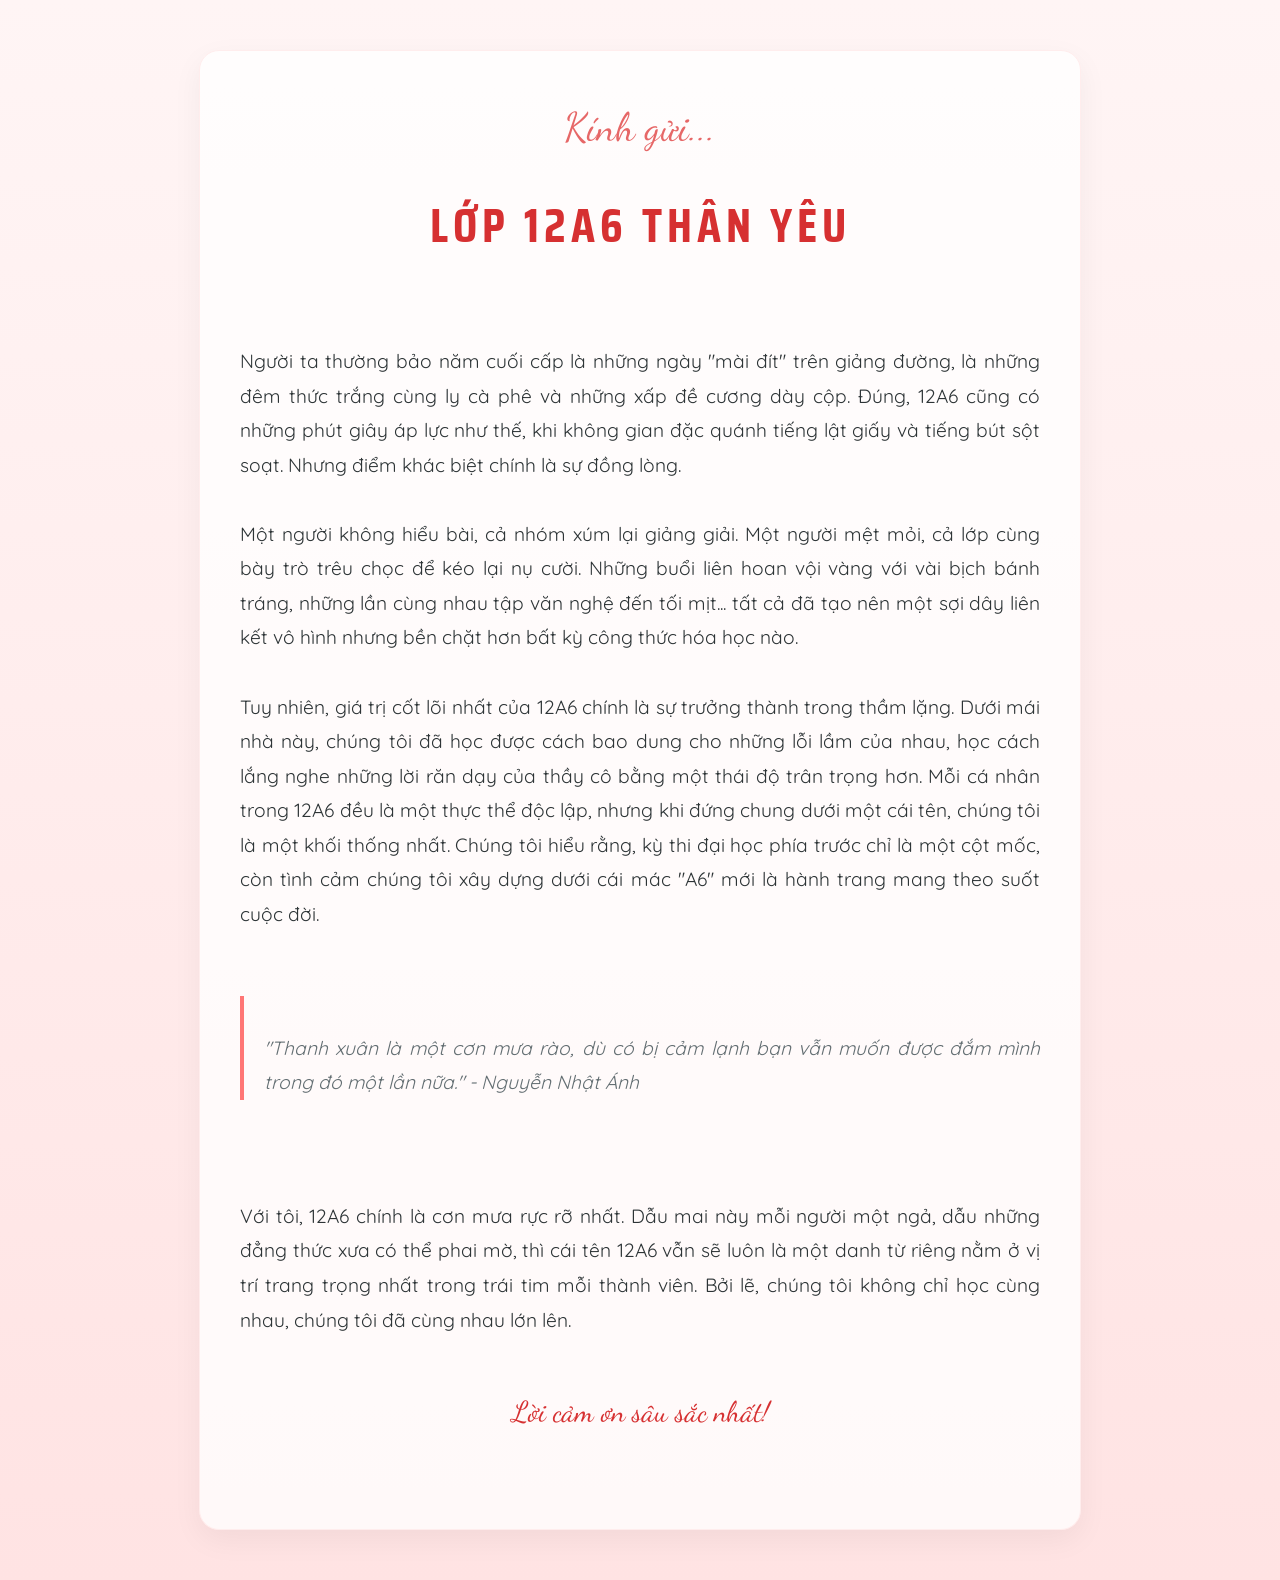
==== thethao.html @ 62e1cdf0 "Rename 1122aa66.html to thethao.html" ====
<!DOCTYPE html>
<html lang="vi">
<head>
    <meta charset="UTF-8">
    <meta name="viewport" content="width=device-width, initial-scale=1.0">
    <title>Kỷ Niệm 12A6</title>
    <link href="https://fonts.googleapis.com/css2?family=Dancing+Script:wght@700&family=Quicksand:wght@400;500;700&family=Saira+Condensed:wght@700&display=swap" rel="stylesheet">
    <style>
        body {
            margin: 0;
            padding: 0;
            background: linear-gradient(to bottom, #fff5f5, #ffe3e3);
            font-family: 'Quicksand', sans-serif;
            color: #4a4a4a;
            overflow-x: hidden;
            line-height: 1.8;
        }

        /* Hiệu ứng lá rơi */
        #leaf-container {
            position: fixed;
            top: 0;
            left: 0;
            width: 100%;
            height: 100%;
            pointer-events: none;
            z-index: 1000;
        }

        .leaf {
            position: absolute;
            top: -50px;
            width: 20px;
            height: 20px;
            background-color: #ffb7b7;
            border-radius: 0 100% 0 100%;
            opacity: 0.8;
            animation: fall linear infinite;
        }

        @keyframes fall {
            0% {
                transform: translateY(0) rotate(0deg);
                opacity: 0;
            }
            10% { opacity: 0.8; }
            90% { opacity: 0.8; }
            100% {
                transform: translateY(100vh) rotate(720deg);
                opacity: 0;
            }
        }

        /* Bố cục trang */
        .container {
            max-width: 800px;
            margin: 50px auto;
            padding: 40px;
            background: rgba(255, 255, 255, 0.8);
            box-shadow: 0 10px 30px rgba(0,0,0,0.05);
            border-radius: 20px;
            position: relative;
            z-index: 1;
            text-align: justify;
            border: 1px solid #ffeded;
        }

        header {
            text-align: center;
            margin-bottom: 40px;
        }

        h1 {
            font-family: 'Saira Condensed', sans-serif;
            font-size: 3rem;
            color: #d63031;
            margin: 0;
            letter-spacing: 5px;
        }

        .intro {
            font-family: 'Dancing Script', cursive;
            font-size: 2.5rem;
            color: #e66767;
            display: block;
            margin-bottom: 20px;
            text-align: center;
        }

        .content {
            font-size: 1.2rem;
            color: #2d3436;
            white-space: pre-line; /* Giữ định dạng xuống dòng */
        }

        .quote {
            font-style: italic;
            color: #636e72;
            border-left: 4px solid #ff7675;
            padding-left: 20px;
            margin: 30px 0;
        }

        footer {
            text-align: center;
            margin-top: 50px;
            font-family: 'Dancing Script', cursive;
            font-size: 1.8rem;
            color: #d63031;
            padding-bottom: 50px;
        }

        /* Phản hồi trên mobile */
        @media (max-width: 600px) {
            .container { margin: 20px; padding: 20px; }
            h1 { font-size: 2rem; }
            .intro { font-size: 1.8rem; }
        }
    </style>
</head>
<body>

    <div id="leaf-container"></div>

    <div class="container">
        <header>
            <span class="intro">Kính gửi...</span>
            <h1>LỚP 12A6 THÂN YÊU</h1>
        </header>

        <div class="content">
            Người ta thường bảo năm cuối cấp là những ngày "mài đít" trên giảng đường, là những đêm thức trắng cùng ly cà phê và những xấp đề cương dày cộp. Đúng, 12A6 cũng có những phút giây áp lực như thế, khi không gian đặc quánh tiếng lật giấy và tiếng bút sột soạt. Nhưng điểm khác biệt chính là sự đồng lòng. 

            Một người không hiểu bài, cả nhóm xúm lại giảng giải. Một người mệt mỏi, cả lớp cùng bày trò trêu chọc để kéo lại nụ cười. Những buổi liên hoan vội vàng với vài bịch bánh tráng, những lần cùng nhau tập văn nghệ đến tối mịt... tất cả đã tạo nên một sợi dây liên kết vô hình nhưng bền chặt hơn bất kỳ công thức hóa học nào.

            Tuy nhiên, giá trị cốt lõi nhất của 12A6 chính là sự trưởng thành trong thầm lặng. Dưới mái nhà này, chúng tôi đã học được cách bao dung cho những lỗi lầm của nhau, học cách lắng nghe những lời răn dạy của thầy cô bằng một thái độ trân trọng hơn. Mỗi cá nhân trong 12A6 đều là một thực thể độc lập, nhưng khi đứng chung dưới một cái tên, chúng tôi là một khối thống nhất. Chúng tôi hiểu rằng, kỳ thi đại học phía trước chỉ là một cột mốc, còn tình cảm chúng tôi xây dựng dưới cái mác "A6" mới là hành trang mang theo suốt cuộc đời.

            <div class="quote">
                "Thanh xuân là một cơn mưa rào, dù có bị cảm lạnh bạn vẫn muốn được đắm mình trong đó một lần nữa." - Nguyễn Nhật Ánh
            </div>

            Với tôi, 12A6 chính là cơn mưa rực rỡ nhất. Dẫu mai này mỗi người một ngả, dẫu những đẳng thức xưa có thể phai mờ, thì cái tên 12A6 vẫn sẽ luôn là một danh từ riêng nằm ở vị trí trang trọng nhất trong trái tim mỗi thành viên. Bởi lẽ, chúng tôi không chỉ học cùng nhau, chúng tôi đã cùng nhau lớn lên.
        </div>

        <footer>
            Lời cảm ơn sâu sắc nhất!
        </footer>
    </div>

    <script>
        function createLeaf() {
            const container = document.getElementById('leaf-container');
            const leaf = document.createElement('div');
            leaf.classList.add('leaf');
            
            // Ngẫu nhiên vị trí bắt đầu
            leaf.style.left = Math.random() * 100 + 'vw';
            
            // Ngẫu nhiên kích thước
            const size = Math.random() * 15 + 10 + 'px';
            leaf.style.width = size;
            leaf.style.height = size;
            
            // Ngẫu nhiên màu sắc (tông đỏ, cam, hồng)
            const colors = ['#ffb7b7', '#ff7675', '#fab1a0', '#ff9f43'];
            leaf.style.backgroundColor = colors[Math.floor(Math.random() * colors.length)];
            
            // Ngẫu nhiên thời gian rơi
            const duration = Math.random() * 5 + 5 + 's';
            leaf.style.animationDuration = duration;
            
            // Ngẫu nhiên độ trễ
            leaf.style.animationDelay = Math.random() * 5 + 's';

            container.appendChild(leaf);

            // Xóa lá sau khi rơi xong để tránh nặng máy
            setTimeout(() => {
                leaf.remove();
            }, 10000);
        }

        // Tạo lá định kỳ
        setInterval(createLeaf, 300);
    </script>
</body>
</html>
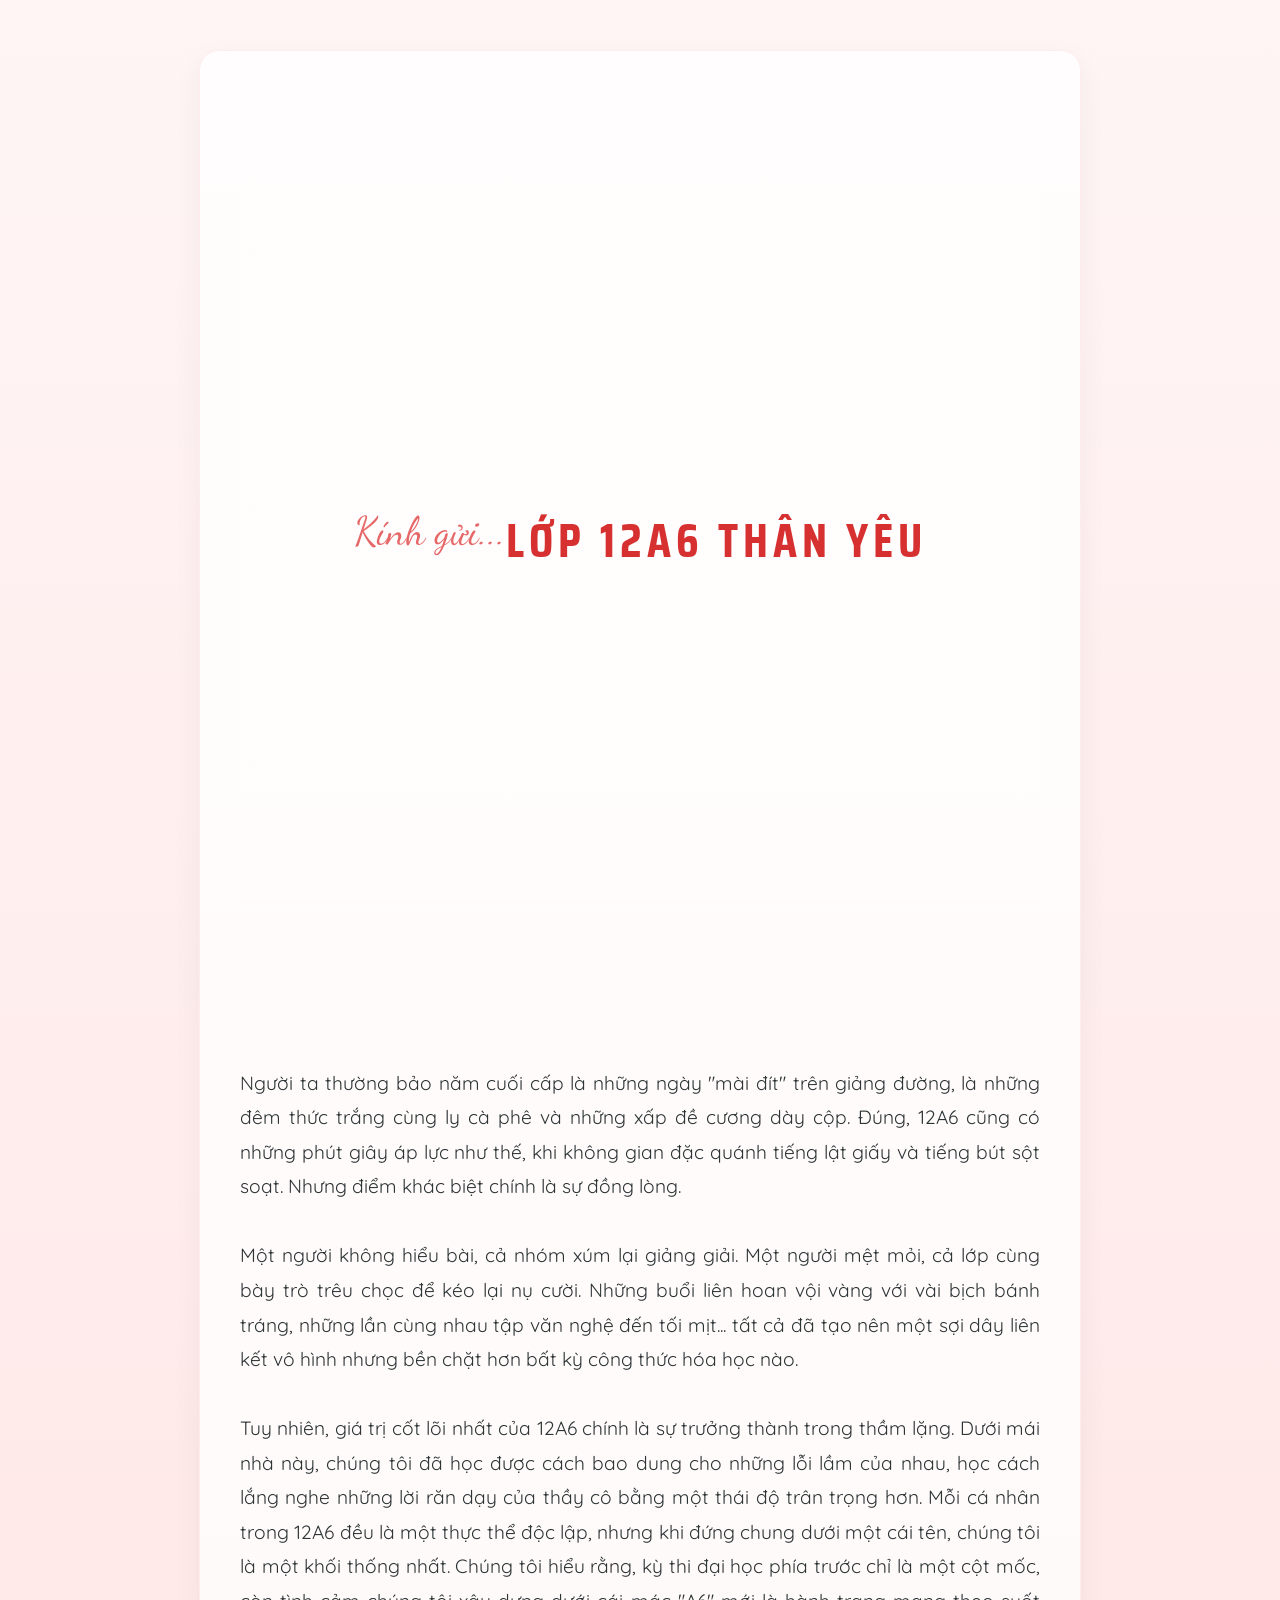
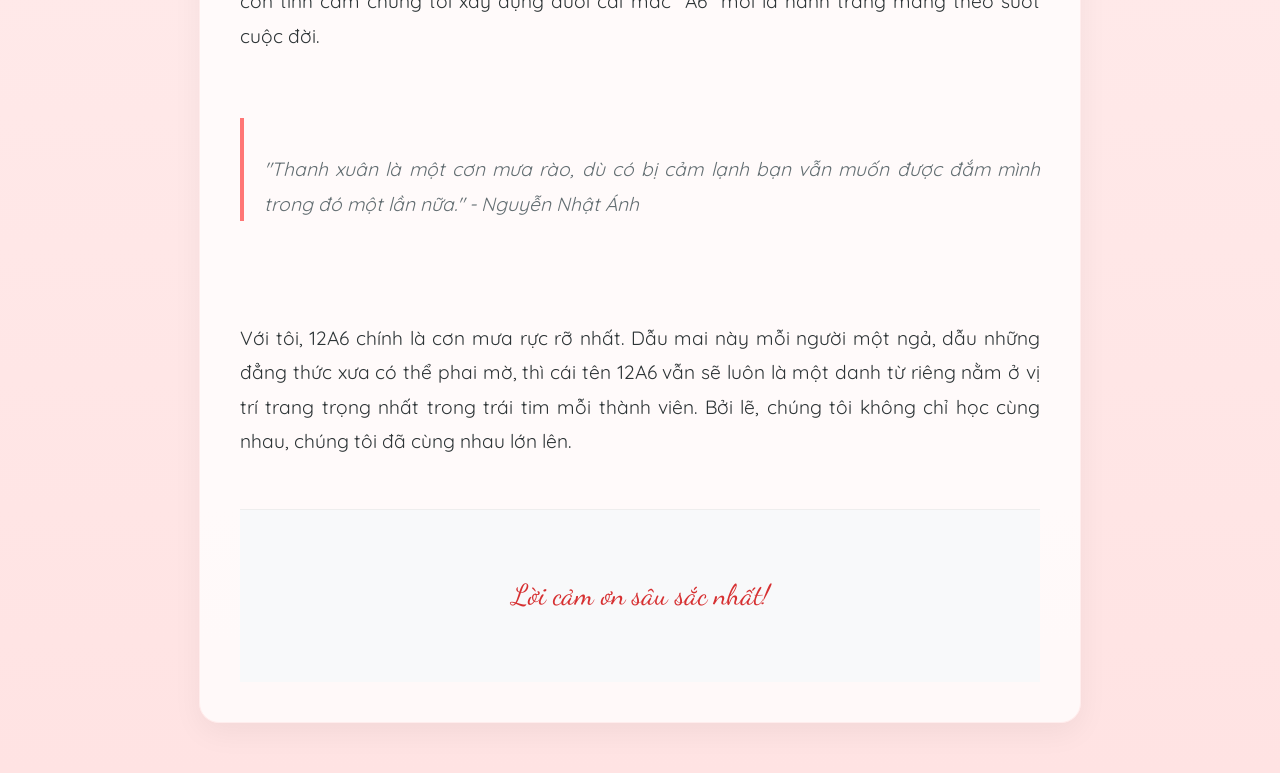
==== commit 95c33ce3: "Refactor thethao.html to improve structure and style" ====
--- a/thethao.html
+++ b/thethao.html
@@ -5,118 +5,7 @@
     <meta name="viewport" content="width=device-width, initial-scale=1.0">
     <title>Kỷ Niệm 12A6</title>
     <link href="https://fonts.googleapis.com/css2?family=Dancing+Script:wght@700&family=Quicksand:wght@400;500;700&family=Saira+Condensed:wght@700&display=swap" rel="stylesheet">
-    <style>
-        body {
-            margin: 0;
-            padding: 0;
-            background: linear-gradient(to bottom, #fff5f5, #ffe3e3);
-            font-family: 'Quicksand', sans-serif;
-            color: #4a4a4a;
-            overflow-x: hidden;
-            line-height: 1.8;
-        }
-
-        /* Hiệu ứng lá rơi */
-        #leaf-container {
-            position: fixed;
-            top: 0;
-            left: 0;
-            width: 100%;
-            height: 100%;
-            pointer-events: none;
-            z-index: 1000;
-        }
-
-        .leaf {
-            position: absolute;
-            top: -50px;
-            width: 20px;
-            height: 20px;
-            background-color: #ffb7b7;
-            border-radius: 0 100% 0 100%;
-            opacity: 0.8;
-            animation: fall linear infinite;
-        }
-
-        @keyframes fall {
-            0% {
-                transform: translateY(0) rotate(0deg);
-                opacity: 0;
-            }
-            10% { opacity: 0.8; }
-            90% { opacity: 0.8; }
-            100% {
-                transform: translateY(100vh) rotate(720deg);
-                opacity: 0;
-            }
-        }
-
-        /* Bố cục trang */
-        .container {
-            max-width: 800px;
-            margin: 50px auto;
-            padding: 40px;
-            background: rgba(255, 255, 255, 0.8);
-            box-shadow: 0 10px 30px rgba(0,0,0,0.05);
-            border-radius: 20px;
-            position: relative;
-            z-index: 1;
-            text-align: justify;
-            border: 1px solid #ffeded;
-        }
-
-        header {
-            text-align: center;
-            margin-bottom: 40px;
-        }
-
-        h1 {
-            font-family: 'Saira Condensed', sans-serif;
-            font-size: 3rem;
-            color: #d63031;
-            margin: 0;
-            letter-spacing: 5px;
-        }
-
-        .intro {
-            font-family: 'Dancing Script', cursive;
-            font-size: 2.5rem;
-            color: #e66767;
-            display: block;
-            margin-bottom: 20px;
-            text-align: center;
-        }
-
-        .content {
-            font-size: 1.2rem;
-            color: #2d3436;
-            white-space: pre-line; /* Giữ định dạng xuống dòng */
-        }
-
-        .quote {
-            font-style: italic;
-            color: #636e72;
-            border-left: 4px solid #ff7675;
-            padding-left: 20px;
-            margin: 30px 0;
-        }
-
-        footer {
-            text-align: center;
-            margin-top: 50px;
-            font-family: 'Dancing Script', cursive;
-            font-size: 1.8rem;
-            color: #d63031;
-            padding-bottom: 50px;
-        }
-
-        /* Phản hồi trên mobile */
-        @media (max-width: 600px) {
-            .container { margin: 20px; padding: 20px; }
-            h1 { font-size: 2rem; }
-            .intro { font-size: 1.8rem; }
-        }
-    </style>
+   <link href="styles.css" rel="stylesheet" type="text/css">
 </head>
 <body>
 
--- a/styles.css
+++ b/styles.css
@@ -0,0 +1,311 @@
+/* ===== CSS from index.html ===== */
+
+/* Thiết lập chung - Tông màu sáng */
+body, html {
+    margin: 0;
+    padding: 0;
+    font-family: 'Segoe UI', Tahoma, Geneva, Verdana, sans-serif;
+    scroll-behavior: smooth;
+    background-color: #ffffff; 
+    color: #444;
+    overflow-x: hidden;
+}
+
+/* Hiệu ứng lá rơi lãng mạn */
+.leaf-container {
+    position: fixed;
+    top: 0;
+    left: 0;
+    width: 100%;
+    height: 100%;
+    pointer-events: none;
+    z-index: 9999;
+}
+
+/* Menu điều hướng đẹp mắt */
+nav {
+    background-color: rgba(255, 255, 255, 0.95);
+    padding: 18px 0;
+    position: sticky;
+    top: 0;
+    text-align: center;
+    box-shadow: 0 2px 15px rgba(0,0,0,0.05);
+    z-index: 1000;
+}
+
+nav a {
+    text-decoration: none;
+    color: #d63384; /* Màu hồng đậm tình cảm */
+    font-weight: 600;
+    margin: 0 25px;
+    font-size: 1.1rem;
+    transition: all 0.3s ease;
+    text-transform: uppercase;
+    letter-spacing: 1px;
+}
+
+nav a:hover {
+    color: #ff85a2;
+    transform: translateY(-2px);
+}
+
+/* Header - Ảnh nền tập thể lớp 12A6 */
+header {
+    height: 100vh;
+    background: linear-gradient(rgba(255,255,255,0.2), rgba(255,255,255,0.2)), 
+                url('z7611053045026_636c246976e291c1353cad6c49b78cae.jpg');
+    background-size: cover;
+    background-position: center;
+    background-attachment: fixed;
+    display: flex;
+    align-items: center;
+    justify-content: center;
+    color: #fff;
+    text-align: center;
+}
+
+.hero-text {
+    background: rgba(255, 255, 255, 0.7);
+    padding: 40px 60px;
+    border-radius: 15px;
+    backdrop-filter: blur(5px);
+    border: 1px solid rgba(255,255,255,0.3);
+}
+
+.hero-text h1 {
+    font-size: 4.5rem;
+    margin: 0;
+    color: #d63384;
+    text-shadow: 1px 1px 2px rgba(0,0,0,0.1);
+}
+
+.hero-text p {
+    font-size: 1.6rem;
+    font-style: italic;
+    color: #555;
+    margin-top: 10px;
+}
+
+/* Nội dung gửi gắm tình thương */
+.content-section {
+    max-width: 1100px;
+    margin: 80px auto;
+    padding: 20px;
+    text-align: center;
+}
+
+.message-box {
+    background: #fffafa;
+    padding: 50px;
+    border-radius: 30px;
+    box-shadow: 0 10px 40px rgba(0,0,0,0.03);
+    line-height: 2;
+    font-size: 1.3rem;
+    border-top: 6px solid #ff85a2;
+    position: relative;
+}
+
+.message-box::before {
+    content: '"';
+    font-size: 5rem;
+    color: #ff85a2;
+    position: absolute;
+    top: 10px;
+    left: 20px;
+    opacity: 0.3;
+}
+
+/* Album ảnh kỷ niệm lớp */
+.gallery {
+    display: grid;
+    grid-template-columns: repeat(auto-fit, minmax(320px, 1fr));
+    gap: 25px;
+    padding: 40px 20px;
+}
+
+.gallery-item {
+    overflow: hidden;
+    border-radius: 20px;
+    box-shadow: 0 5px 15px rgba(0,0,0,0.08);
+    background: #fff;
+    transition: all 0.3s ease;
+    position: relative; /* Thêm để đặt chữ lên ảnh */
+}
+
+.gallery img {
+    width: 100%;
+    height: 300px;
+    object-fit: cover;
+    display: block;
+    transition: transform 0.5s ease;
+}
+
+/* Chú thích trên ảnh */
+.photo-caption {
+    position: absolute;
+    bottom: 0;
+    left: 0;
+    right: 0;
+    background: rgba(214, 51, 132, 0.8);
+    color: white;
+    padding: 10px;
+    font-weight: bold;
+    font-size: 1.1rem;
+    transform: translateY(100%);
+    transition: 0.3s ease;
+}
+
+.gallery-item:hover {
+    transform: translateY(-10px);
+    box-shadow: 0 15px 30px rgba(214, 51, 132, 0.2);
+}
+
+.gallery-item:hover img {
+    transform: scale(1.1);
+}
+
+.gallery-item:hover .photo-caption {
+    transform: translateY(0);
+}
+
+/* Cuối trang - Footer */
+footer {
+    background-color: #f8f9fa;
+    color: #666;
+    padding: 60px 20px;
+    text-align: center;
+    border-top: 1px solid #eee;
+}
+
+.footer-info {
+    font-size: 1.1rem;
+    line-height: 1.8;
+}
+
+.footer-info strong {
+    color: #d63384;
+}
+
+/* Animation lá rơi */
+@keyframes fall {
+    0% { transform: translateY(-10%) rotate(0deg); opacity: 0; }
+    10% { opacity: 0.8; }
+    100% { transform: translateY(110vh) rotate(360deg); opacity: 0; }
+}
+
+.leaf {
+    position: absolute;
+    width: 18px;
+    height: 18px;
+    background-color: #ffb7c5;
+    border-radius: 0 100%;
+    animation: fall 10s linear infinite;
+    filter: blur(1px);
+}
+
+
+/* ===== CSS from thethao.html ===== */
+
+body {
+    margin: 0;
+    padding: 0;
+    background: linear-gradient(to bottom, #fff5f5, #ffe3e3);
+    font-family: 'Quicksand', sans-serif;
+    color: #4a4a4a;
+    overflow-x: hidden;
+    line-height: 1.8;
+}
+
+/* Hiệu ứng lá rơi */
+#leaf-container {
+    position: fixed;
+    top: 0;
+    left: 0;
+    width: 100%;
+    height: 100%;
+    pointer-events: none;
+    z-index: 1000;
+}
+
+.leaf {
+    position: absolute;
+    top: -50px;
+    width: 20px;
+    height: 20px;
+    background-color: #ffb7b7;
+    border-radius: 0 100% 0 100%;
+    opacity: 0.8;
+    animation: fall linear infinite;
+}
+
+@keyframes fall {
+    0% {
+        transform: translateY(0) rotate(0deg);
+        opacity: 0;
+    }
+    10% { opacity: 0.8; }
+    90% { opacity: 0.8; }
+    100% {
+        transform: translateY(100vh) rotate(720deg);
+        opacity: 0;
+    }
+}
+
+/* Bố cục trang */
+.container {
+    max-width: 800px;
+    margin: 50px auto;
+    padding: 40px;
+    background: rgba(255, 255, 255, 0.8);
+    box-shadow: 0 10px 30px rgba(0,0,0,0.05);
+    border-radius: 20px;
+    position: relative;
+    z-index: 1;
+    text-align: justify;
+    border: 1px solid #ffeded;
+}
+
+header {
+    text-align: center;
+    margin-bottom: 40px;
+}
+
+h1 {
+    font-family: 'Saira Condensed', sans-serif;
+    font-size: 3rem;
+    color: #d63031;
+    margin: 0;
+    letter-spacing: 5px;
+}
+
+.intro {
+    font-family: 'Dancing Script', cursive;
+    font-size: 2.5rem;
+    color: #e66767;
+    display: block;
+    margin-bottom: 20px;
+    text-align: center;
+}
+
+.content {
+    font-size: 1.2rem;
+    color: #2d3436;
+    white-space: pre-line; /* Giữ định dạng xuống dòng */
+}
+
+.quote {
+    font-style: italic;
+    color: #636e72;
+    border-left: 4px solid #ff7675;
+    padding-left: 20px;
+    margin: 30px 0;
+}
+
+footer {
+    text-align: center;
+    margin-top: 50px;
+    font-family: 'Dancing Script', cursive;
+    font-size: 1.8rem;
+    color: #d63031;
+    padding-bottom: 50*
+
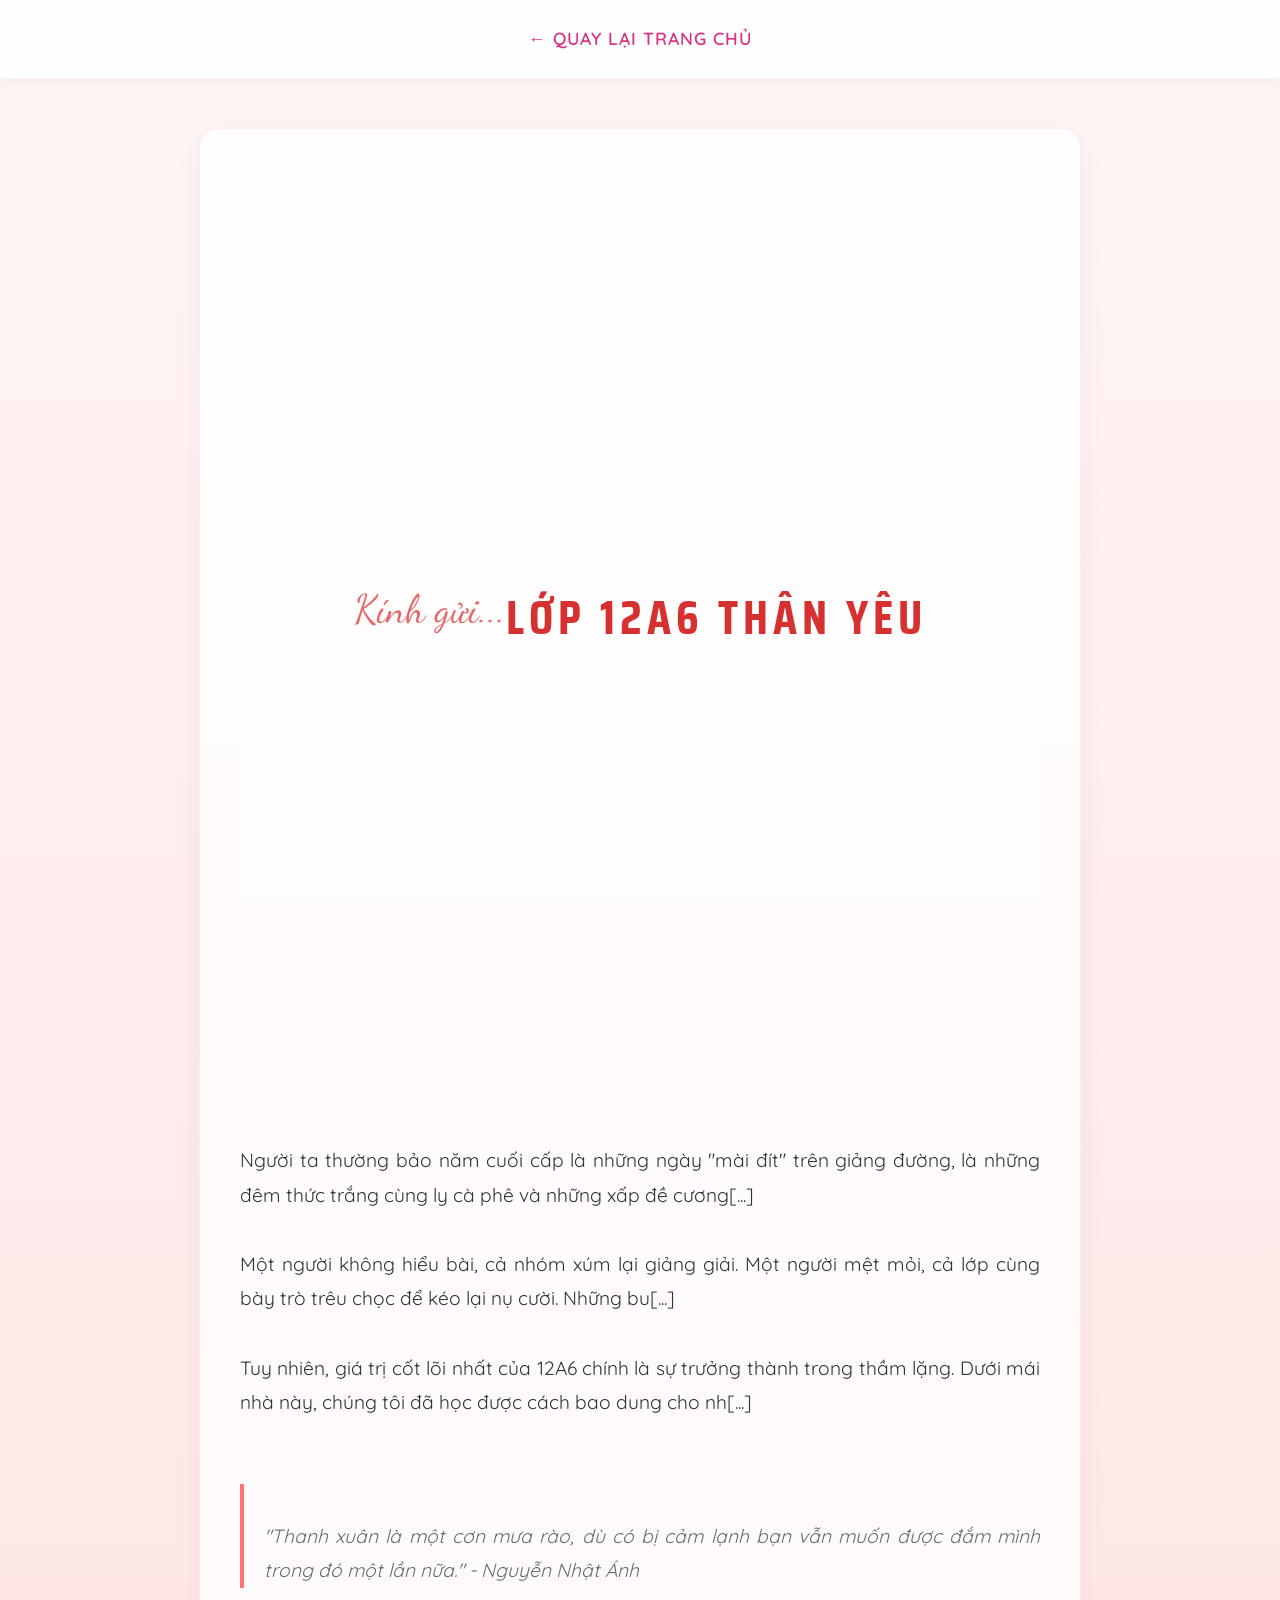
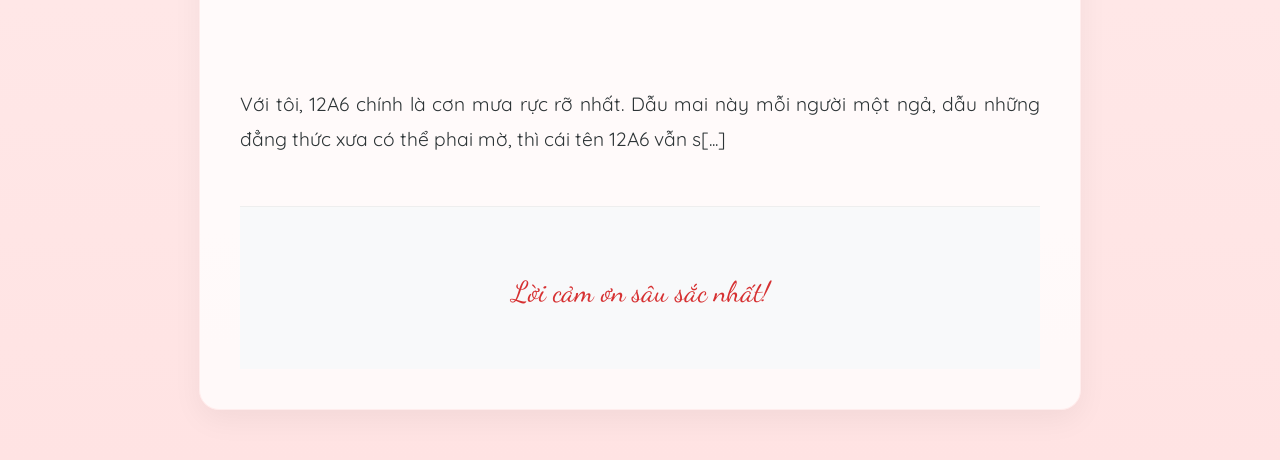
==== commit a7ff70ee: "Add files via upload" ====
--- a/thethao.html
+++ b/thethao.html
@@ -1,76 +1,80 @@
-<!DOCTYPE html>
-<html lang="vi">
-<head>
-    <meta charset="UTF-8">
-    <meta name="viewport" content="width=device-width, initial-scale=1.0">
-    <title>Kỷ Niệm 12A6</title>
-    <link href="https://fonts.googleapis.com/css2?family=Dancing+Script:wght@700&family=Quicksand:wght@400;500;700&family=Saira+Condensed:wght@700&display=swap" rel="stylesheet">
-   <link href="styles.css" rel="stylesheet" type="text/css">
-</head>
-<body>
-
-    <div id="leaf-container"></div>
-
-    <div class="container">
-        <header>
-            <span class="intro">Kính gửi...</span>
-            <h1>LỚP 12A6 THÂN YÊU</h1>
-        </header>
-
-        <div class="content">
-            Người ta thường bảo năm cuối cấp là những ngày "mài đít" trên giảng đường, là những đêm thức trắng cùng ly cà phê và những xấp đề cương dày cộp. Đúng, 12A6 cũng có những phút giây áp lực như thế, khi không gian đặc quánh tiếng lật giấy và tiếng bút sột soạt. Nhưng điểm khác biệt chính là sự đồng lòng. 
-
-            Một người không hiểu bài, cả nhóm xúm lại giảng giải. Một người mệt mỏi, cả lớp cùng bày trò trêu chọc để kéo lại nụ cười. Những buổi liên hoan vội vàng với vài bịch bánh tráng, những lần cùng nhau tập văn nghệ đến tối mịt... tất cả đã tạo nên một sợi dây liên kết vô hình nhưng bền chặt hơn bất kỳ công thức hóa học nào.
-
-            Tuy nhiên, giá trị cốt lõi nhất của 12A6 chính là sự trưởng thành trong thầm lặng. Dưới mái nhà này, chúng tôi đã học được cách bao dung cho những lỗi lầm của nhau, học cách lắng nghe những lời răn dạy của thầy cô bằng một thái độ trân trọng hơn. Mỗi cá nhân trong 12A6 đều là một thực thể độc lập, nhưng khi đứng chung dưới một cái tên, chúng tôi là một khối thống nhất. Chúng tôi hiểu rằng, kỳ thi đại học phía trước chỉ là một cột mốc, còn tình cảm chúng tôi xây dựng dưới cái mác "A6" mới là hành trang mang theo suốt cuộc đời.
-
-            <div class="quote">
-                "Thanh xuân là một cơn mưa rào, dù có bị cảm lạnh bạn vẫn muốn được đắm mình trong đó một lần nữa." - Nguyễn Nhật Ánh
-            </div>
-
-            Với tôi, 12A6 chính là cơn mưa rực rỡ nhất. Dẫu mai này mỗi người một ngả, dẫu những đẳng thức xưa có thể phai mờ, thì cái tên 12A6 vẫn sẽ luôn là một danh từ riêng nằm ở vị trí trang trọng nhất trong trái tim mỗi thành viên. Bởi lẽ, chúng tôi không chỉ học cùng nhau, chúng tôi đã cùng nhau lớn lên.
-        </div>
-
-        <footer>
-            Lời cảm ơn sâu sắc nhất!
-        </footer>
-    </div>
-
-    <script>
-        function createLeaf() {
-            const container = document.getElementById('leaf-container');
-            const leaf = document.createElement('div');
-            leaf.classList.add('leaf');
-            
-            // Ngẫu nhiên vị trí bắt đầu
-            leaf.style.left = Math.random() * 100 + 'vw';
-            
-            // Ngẫu nhiên kích thước
-            const size = Math.random() * 15 + 10 + 'px';
-            leaf.style.width = size;
-            leaf.style.height = size;
-            
-            // Ngẫu nhiên màu sắc (tông đỏ, cam, hồng)
-            const colors = ['#ffb7b7', '#ff7675', '#fab1a0', '#ff9f43'];
-            leaf.style.backgroundColor = colors[Math.floor(Math.random() * colors.length)];
-            
-            // Ngẫu nhiên thời gian rơi
-            const duration = Math.random() * 5 + 5 + 's';
-            leaf.style.animationDuration = duration;
-            
-            // Ngẫu nhiên độ trễ
-            leaf.style.animationDelay = Math.random() * 5 + 's';
-
-            container.appendChild(leaf);
-
-            // Xóa lá sau khi rơi xong để tránh nặng máy
-            setTimeout(() => {
-                leaf.remove();
-            }, 10000);
-        }
-
-        // Tạo lá định kỳ
-        setInterval(createLeaf, 300);
-    </script>
-</body>
-</html>
+<!DOCTYPE html>
+<html lang="vi">
+<head>
+    <meta charset="UTF-8">
+    <meta name="viewport" content="width=device-width, initial-scale=1.0">
+    <title>Kỷ Niệm 12A6</title>
+    <link href="https://fonts.googleapis.com/css2?family=Dancing+Script:wght@700&family=Quicksand:wght@400;500;700&family=Saira+Condensed:wght@700&display=swap" rel="stylesheet">
+    <link href="styles.css" rel="stylesheet" type="text/css">
+</head>
+<body>
+
+    <div id="leaf-container"></div>
+
+    <nav class="thethao-nav">
+        <a href="index.html" class="back-link">← Quay Lại Trang Chủ</a>
+    </nav>
+
+    <div class="container">
+        <header>
+            <span class="intro">Kính gửi...</span>
+            <h1>LỚP 12A6 THÂN YÊU</h1>
+        </header>
+
+        <div class="content">
+            Người ta thường bảo năm cuối cấp là những ngày "mài đít" trên giảng đường, là những đêm thức trắng cùng ly cà phê và những xấp đề cương[...]
+
+            Một người không hiểu bài, cả nhóm xúm lại giảng giải. Một người mệt mỏi, cả lớp cùng bày trò trêu chọc để kéo lại nụ cười. Những bu[...]
+
+            Tuy nhiên, giá trị cốt lõi nhất của 12A6 chính là sự trưởng thành trong thầm lặng. Dưới mái nhà này, chúng tôi đã học được cách bao dung cho nh[...]
+
+            <div class="quote">
+                "Thanh xuân là một cơn mưa rào, dù có bị cảm lạnh bạn vẫn muốn được đắm mình trong đó một lần nữa." - Nguyễn Nhật Ánh
+            </div>
+
+            Với tôi, 12A6 chính là cơn mưa rực rỡ nhất. Dẫu mai này mỗi người một ngả, dẫu những đẳng thức xưa có thể phai mờ, thì cái tên 12A6 vẫn s[...]
+        </div>
+
+        <footer>
+            Lời cảm ơn sâu sắc nhất!
+        </footer>
+    </div>
+
+    <script>
+        function createLeaf() {
+            const container = document.getElementById('leaf-container');
+            const leaf = document.createElement('div');
+            leaf.classList.add('leaf');
+            
+            // Ngẫu nhiên vị trí bắt đầu
+            leaf.style.left = Math.random() * 100 + 'vw';
+            
+            // Ngẫu nhiên kích thước
+            const size = Math.random() * 15 + 10 + 'px';
+            leaf.style.width = size;
+            leaf.style.height = size;
+            
+            // Ngẫu nhiên màu sắc (tông đỏ, cam, hồng)
+            const colors = ['#ffb7b7', '#ff7675', '#fab1a0', '#ff9f43'];
+            leaf.style.backgroundColor = colors[Math.floor(Math.random() * colors.length)];
+            
+            // Ngẫu nhiên thời gian rơi
+            const duration = Math.random() * 5 + 5 + 's';
+            leaf.style.animationDuration = duration;
+            
+            // Ngẫu nhiên độ trễ
+            leaf.style.animationDelay = Math.random() * 5 + 's';
+
+            container.appendChild(leaf);
+
+            // Xóa lá sau khi rơi xong để tránh nặng máy
+            setTimeout(() => {
+                leaf.remove();
+            }, 10000);
+        }
+
+        // Tạo lá định kỳ
+        setInterval(createLeaf, 300);
+    </script>
+</body>
+</html>
--- a/styles.css
+++ b/styles.css
@@ -251,6 +251,33 @@
     }
 }
 
+/* Navigation cho thethao.html */
+.thethao-nav {
+    background-color: rgba(255, 255, 255, 0.95);
+    padding: 15px 20px;
+    position: sticky;
+    top: 0;
+    box-shadow: 0 2px 15px rgba(0,0,0,0.05);
+    z-index: 999;
+}
+
+.back-link {
+    text-decoration: none;
+    color: #d63384;
+    font-weight: 600;
+    font-size: 1.1rem;
+    transition: all 0.3s ease;
+    display: inline-block;
+    padding: 8px 15px;
+    border-radius: 8px;
+}
+
+.back-link:hover {
+    color: #ff85a2;
+    background-color: rgba(255, 132, 162, 0.1);
+    transform: translateX(-5px);
+}
+
 /* Bố cục trang */
 .container {
     max-width: 800px;
@@ -307,5 +334,5 @@
     font-family: 'Dancing Script', cursive;
     font-size: 1.8rem;
     color: #d63031;
-    padding-bottom: 50*
-+    padding-bottom: 50px;
+}
